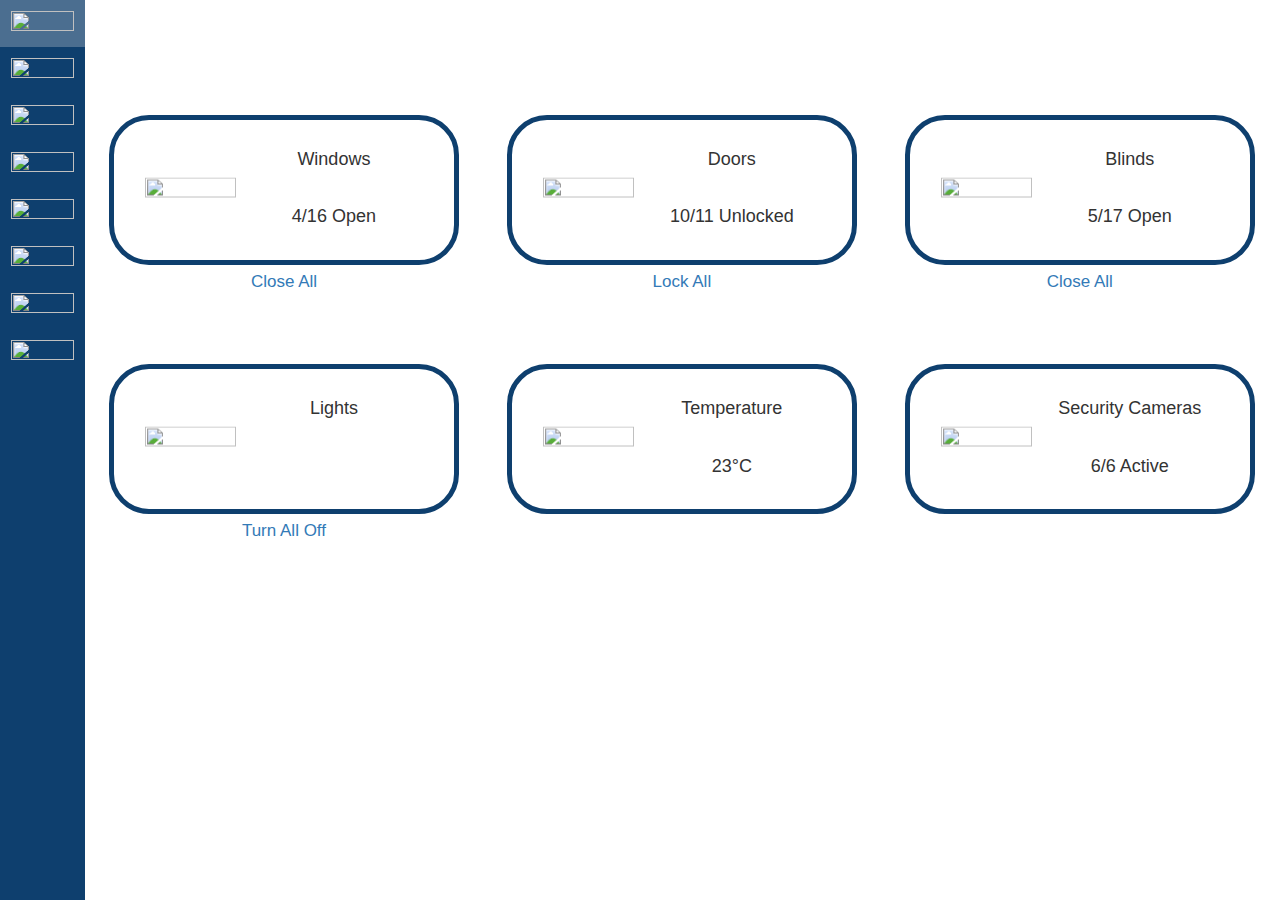
==== index.html @ f220c299 "Home Automation Web Application" ====
<!DOCTYPE html>
<html>
    <head>
        <title>Home</title>
        <link rel="stylesheet" href="mystyle.css">
        <link rel="stylesheet" type="text/css" href="css/bootstrap.css"/>
        <script src="https://ajax.googleapis.com/ajax/libs/jquery/1.11.3/jquery.min.js"></script>
        <script src="js/bootstrap.js"></script>
        <script src="index.js"></script>
    </head>

    <body>
        <!-- left pane buttons -->
        <div id="Menu">
            <button type="button" class="iconbuttons"><img src="icon/Home.png" class="iconimage" onclick="showPage('Home');"></button>
            <button type="button" class="iconbuttons"><img src="icon/Window.png" class="iconimage"></button>
            <button type="button" class="iconbuttons"><img src="icon/Door.png" class="iconimage"></button>
            <button type="button" class="iconbuttons"><img src="icon/Blind.png" class="iconimage"></button>
            <button type="button" class="iconbuttons"><img src="icon/Light.png" class="iconimage" onclick="showPage('Lights');"></button>
            <button type="button" class="iconbuttons"><img src="icon/Temperature.png" class="iconimage"></button>
            <button type="button" class="iconbuttons"><img src="icon/Camera.png" class="iconimage"></button>
            <button type="button" class="iconbuttons"><img src="icon/Log Out.png" class="iconimage"></button>
        </div>

        <!-- Home -->
        <div id="Home">
            <h3 id="title"></h3>
            <!-- left -->
            <div class="homeboxlayout">
                <div class="homebox">
                    <h4>Windows</h4>
                    <button type="button" class="homeboxbuttons"><img src="icon/Window.png" class="iconimage"></button>
                    <h4 class="status">4/16 Open</h4>
                </div>
                <p class="homeboxlink"><a href="#" onclick="return false;">Close All</a></p>

                <div class="homebox" onclick="showPage('Lights');">
                    <h4>Lights</h4>
                    <h4 class="status" id="lightstatus"></h4>
                    <button type="button" class="homeboxbuttons"><img src="icon/Light.png" class="iconimage"></button>
                </div>
                <p class="homeboxlink"><a href="#" onclick="return false;">Turn All Off</a></p>
            </div>

            <!-- middle -->
            <div class="homeboxlayout">
                <div class="homebox">
                    <h4>Doors</h4>
                    <button type="button" class="homeboxbuttons"><img src="icon/Door.png" class="iconimage" ></button>
                    <h4 class="status">10/11 Unlocked</h4>
                </div>
                <p class="homeboxlink"><a href="#" onclick="return false;">Lock All</a></a>

                <div class="homebox">
                    <h4>Temperature</h4>
                    <h4 class="status">23&degC</h4>
                    <button type="button" class="homeboxbuttons"><img src="icon/Temperature.png" class="iconimage"></button>
                </div>
                <p class="homeboxlink">&nbsp</p>
            </div>

            <!-- right -->
            <div class="homeboxlayout">
                <div class="homebox">
                    <h4>Blinds</h4>
                    <h4 class="status">5/17 Open</h4>
                    <button type="button" class="homeboxbuttons"><img src="icon/Blind.png" class="iconimage"></button>
                </div>
                <p class="homeboxlink"><a href="#" onclick="return false;">Close All</a></a>

                <div class="homebox">
                    <h4>Security Cameras</h4>
                    <h4 class="status">6/6 Active</h4>
                    <button type="button" class="homeboxbuttons"><img src="icon/Camera.png" class="iconimage"></button>
                </div>
                <p class="homeboxlink">&nbsp</p>
            </div>
        </div>

        <div id="Lights">
            <div id="lightScreen" class="mainscreen" style="display:none;">
                <h3 id="title"><img src="icon/Light.png" height="60px" width="60px"><span id="roomtitle"></span></h3>

                <label class="lightlabel">Light 1:</label>
                <div class="settings">
                    <div class="lightsettings">
                        <button type="button" class="btn btn-primary onoff active" id="button1" onclick="changestate(this, 'button2');">On</button>
                        <button type="button" class="btn btn-primary onoff disabled" id="button2" onclick="changestate(this, 'button1');">Off</button>
                    </div>
                    <label class="brightnesslabel">Brightness</label>
                    <div>
                        <input id="bright1" type="range" min="0" max="100" value="0" class="sliders" step="1" oninput="changeslider(this, 'rangeValLabel1');">
                        <em id="rangeValLabel1">0</em>
                    </div>
                </div>

                <label class="lightlabel">Light 2:</label>
                <div class="settings">
                    <div class="lightsettings">
                        <button type="button" class="btn btn-primary onoff active" id="button3" onclick="changestate(this, 'button4');">On</button>
                        <button type="button" class="btn btn-primary onoff disabled" id="button4" onclick="changestate(this, 'button3');">Off</button>
                    </div>
                    <label class="brightnesslabel">Brightness</label>
                    <div>
                        <input id="bright2" type="range" min="0" max="100" value="0" class="sliders" step="1" oninput="changeslider(this, 'rangeValLabel2');">
                        <em id="rangeValLabel2">0</em>
                    </div>
                </div>

            </div>

            <div id="lightRooms">
                <div class="list-group">
                    <a href="#" class="list-group-item" id="hallway" onclick="showMainscreen(this, 'lightScreen')">Hallway</a>
                    <a href="#" class="list-group-item" id="lounge" onclick="showMainscreen(this, 'lightScreen');">Lounge</a>
                    <a href="#" class="list-group-item" id="kitchen" onclick="showMainscreen(this, 'lightScreen');">Kitchen</a>
                    <a href="#" class="list-group-item" id="dining" onclick="showMainscreen(this, 'lightScreen');">Dining Room</a>
                    <a href="#" class="list-group-item" id="study" onclick="showMainscreen(this, 'lightScreen');">Study</a>
                    <a href="#" class="list-group-item" id="masterbed" onclick="showMainscreen(this, 'lightScreen');">Master Bedroom</a>
                    <a href="#" class="list-group-item" id="masterbath" onclick="showMainscreen(this, 'lightScreen');">Master Bathroom</a>
                    <a href="#" class="list-group-item" id="bed1" onclick="showMainscreen(this, 'lightScreen');">Bedroom 1</a>
                    <a href="#" class="list-group-item" id="bed2" onclick="showMainscreen(this, 'lightScreen');">Bedroom 2</a>
                    <a href="#" class="list-group-item" id="bed3" onclick="showMainscreen(this, 'lightScreen');">Bedroom 3</a>
                    <a href="#" class="list-group-item" id="bed4" onclick="showMainscreen(this, 'lightScreen');">Bedroom 4</a>
                    <a href="#" class="list-group-item" id="bath1" onclick="showMainscreen(this, 'lightScreen');">Bathroom 1</a>
                    <a href="#" class="list-group-item" id="bath2" onclick="showMainscreen(this, 'lightScreen');">Bathroom 2</a>
                </div>
            </div>

        </div>

        <script src="index.js"></script>

    </body>
</html>
---- mystyle.css ----
.iconbuttons{
    width:100%;
    background-color: #0E3F6E;
    border: none;
}

.iconbuttons:hover{
    background-color: #4B6E90;
    transition: background-color 0.3s linear;
}

.iconimage{
    width: 100%;
    height: 100%;
    padding-top: 10px;
    padding-bottom:10px;
    padding-left: 5px;
    padding-right: 5px;
}

#Menu {
    position: fixed;
    height: 100%;
    top: 0;
    left: 0;
    background: #0E3F6E;
    width: 85px;
}

#Home, #Lights {
    margin-left: 85px;
}

.homeboxlayout {
    float: left;
    width: 33.3%;
    height:100%;
}

.homebox{
    position: relative;
    border-radius: 40px;
    width: 350px;
    height: 150px;
    border: 5px solid;
    border-color: #0E3F6E;
    padding: 20px;
    margin: 0 auto;
    margin-top:70px;
}

.homebox:hover {
    background-color: #0E3F6E;
    cursor: pointer;
    color: white;
    transition: background-color 0.3s linear;
}

#title{
    text-align: center;
    padding-top : 15px;
}

.homeboxbuttons{
    width:33.3%;
    background-color: transparent;
    border: none;
    position: absolute;
    top: 50%;
    transform: translateY(-50%);
}

h4{
    position:relative;
    margin-left: 33.3%;
    text-align: center;
}

.status{
    margin-top:12.5%;
}

.homeboxlink{
    text-align: center;
    margin-top: 5px;
}

p{
  font-size:17px;
}

#popupcheckboxes{
  margin-top: 7%;
  margin-left:21%;
  font-size:15px;
}

#popupbuttons{
  margin-left:4%;
  margin-top: 22%;
}

#popbuttons{
  background-color: #035A6F;
  color: #fff;
}

#popbuttons:hover{
  background-color: #0E3F6E !important;
}

#lightRooms{
  position: fixed;
  height: 100%;
  width: 300px;
  border-right:4px solid;
  border-color: #0E3F6E;
}

.list-group-item{
    font-size: 20px;
}

#lightScreen{
  position: fixed;
  height: 100%;
  margin-left:20%;
  width: 74%;
}

.onoff{
  margin-right: 5%;
  width:100px;
  background-color: #0E3F6E !important;
  color: #fff !important;
}

.active:hover{
  background-color: #0E3F6E !important;
}

.lightsettings{
  text-align: center;
}

.lightlabel{
  font-size: 20px;
  margin-left: 25%;
  padding-top: 30px;
}

.brightnesslabel{
  margin-left:34%;
  font-size: 15px;
  padding-top: 20px;
}

.sliders{
  width: 250px !important;
  margin-left:34%;
  display:inline-block;

}

.highlight{
  background-color: #EBF5FF !important;
}

#rangeValLabel1, #rangeValLabel2, #rangeValLabel3{
  display:inline-block;
  margin-left:60%;
}

.settings{
  margin-left:6%;
}

input[type="range"]::-webkit-slider-thumb {
     -webkit-appearance: none;
    background-color: #0E3F6E;
    opacity: 0.75;
}

button:focus {
    outline: 0 !important;
}

#rangeValLabel1, #rangeValLabel2 {
    font-style: normal;
}
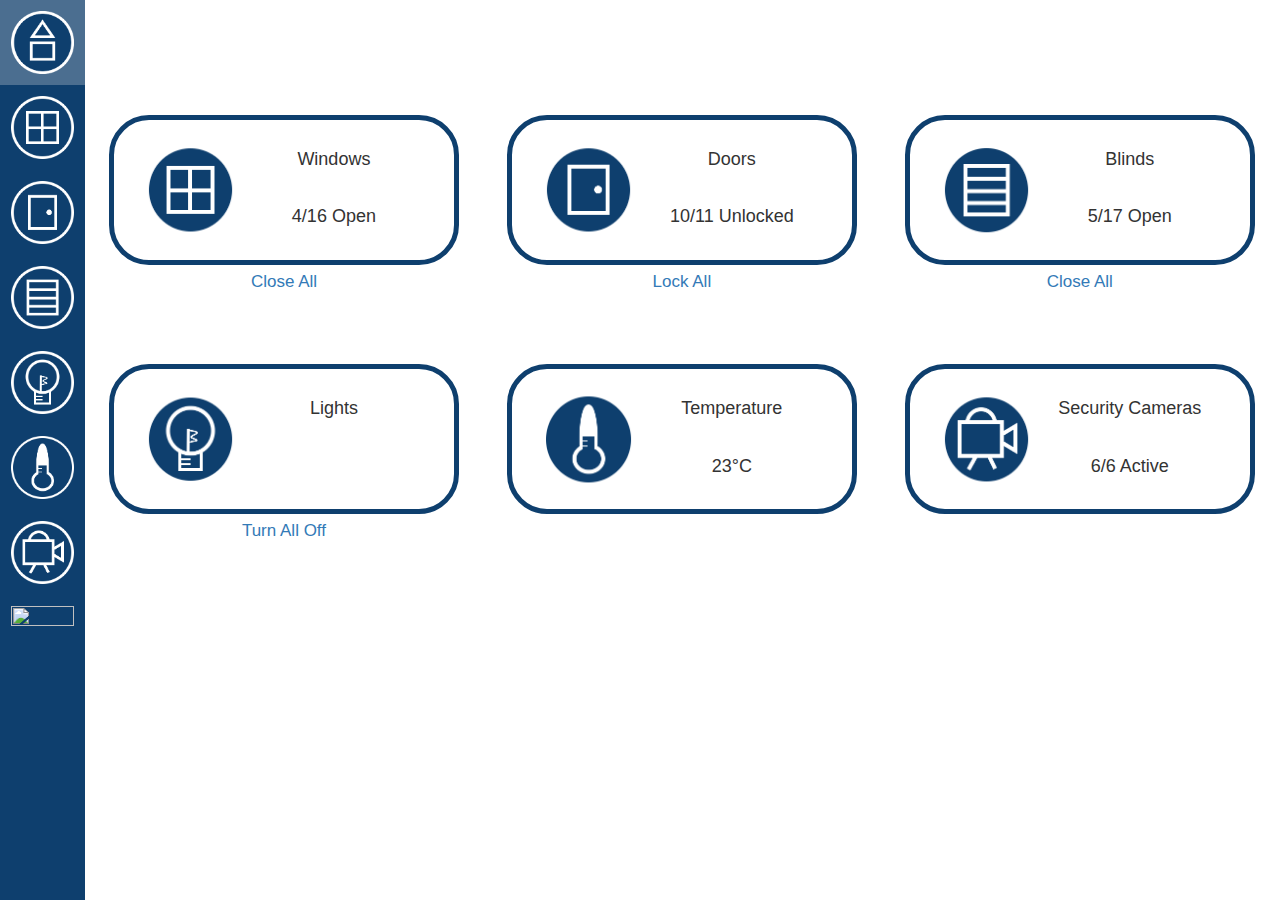
==== commit 0174e3d3: "Update index.html" ====
--- a/index.html
+++ b/index.html
@@ -19,7 +19,7 @@
             <button type="button" class="iconbuttons"><img src="icon/Light.png" class="iconimage" onclick="showPage('Lights');"></button>
             <button type="button" class="iconbuttons"><img src="icon/Temperature.png" class="iconimage"></button>
             <button type="button" class="iconbuttons"><img src="icon/Camera.png" class="iconimage"></button>
-            <button type="button" class="iconbuttons"><img src="icon/Log Out.png" class="iconimage"></button>
+            <button type="button" class="iconbuttons"><img src="icon/Log\ Out.png" class="iconimage"></button>
         </div>
 
         <!-- Home -->
